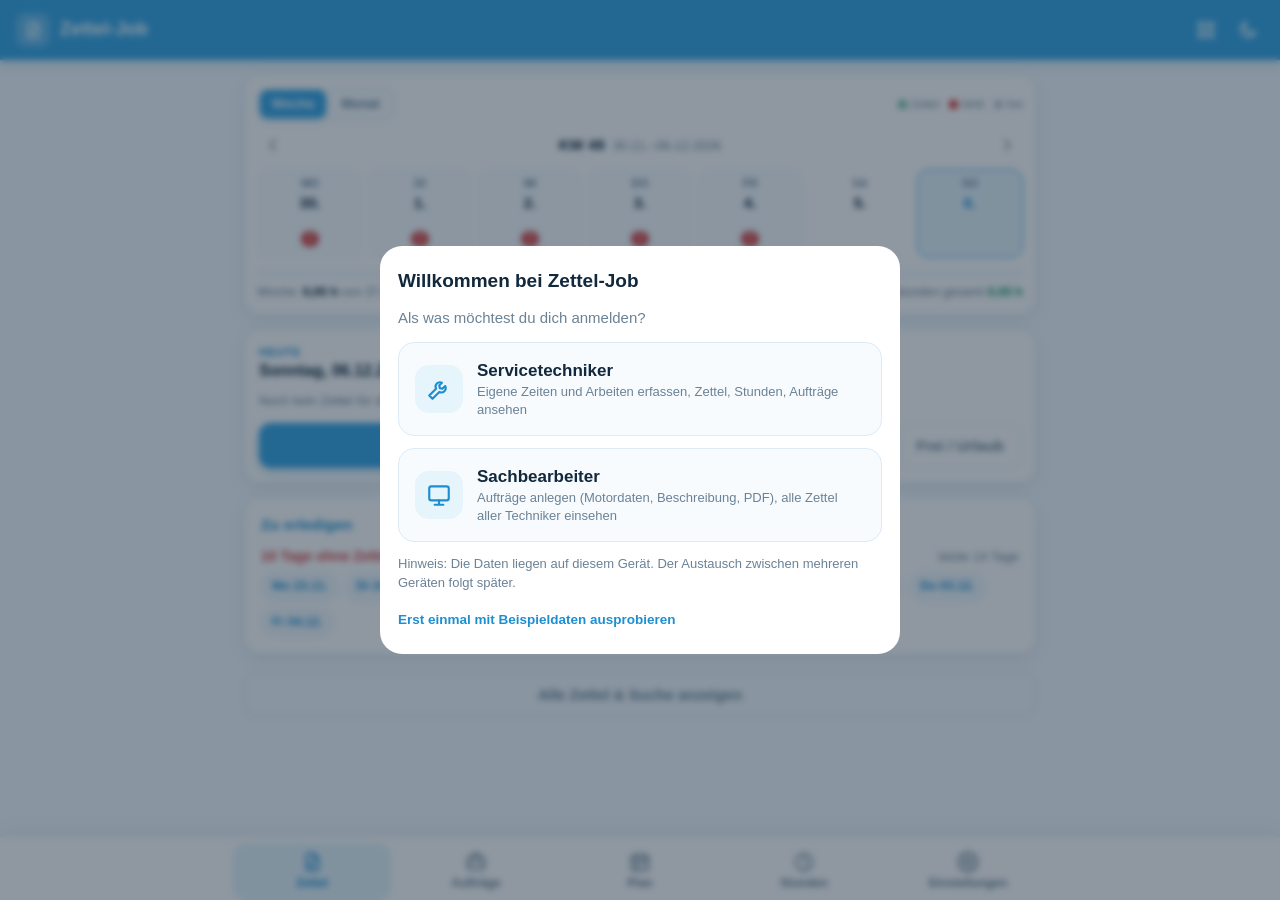
==== zettel/index.html @ ad6dc7bb "Service-App: Startseite mit Zettel-Job und Befunde in einer App - Startseite mit Kacheln, Überblick " ====
<!DOCTYPE html>
<html lang="de">
<head>
  <meta charset="UTF-8">
  <meta name="viewport" content="width=device-width, initial-scale=1, viewport-fit=cover">
  <meta name="theme-color" content="#3aa8e6">
  <meta name="apple-mobile-web-app-capable" content="yes">
  <meta name="apple-mobile-web-app-status-bar-style" content="default">
  <meta name="apple-mobile-web-app-title" content="Service-App">
  <title>Zettel-Job</title>
  <link rel="manifest" href="../manifest.json">
  <link rel="icon" href="icons/icon-192.png">
  <link rel="apple-touch-icon" href="icons/icon-192.png">
  <link rel="stylesheet" href="style.css">
</head>
<body>
  <div id="app">
    <!-- Kopfzeile -->
    <header class="topbar">
      <button class="icon-btn" id="btn-back" onclick="goBack()" aria-label="Zurück" hidden>
        <svg viewBox="0 0 24 24"><path d="M15 5l-7 7 7 7"/></svg>
      </button>
      <div class="brand" id="topbar-title">
        <span class="brand-mark">
          <svg viewBox="0 0 24 24"><path d="M7 3h7l5 5v12a1 1 0 0 1-1 1H7a1 1 0 0 1-1-1V4a1 1 0 0 1 1-1z"/><path d="M14 3v5h5"/><path d="M9 13h6M9 17h4"/></svg>
        </span>
        <span class="brand-text">Zettel-Job</span>
        <span class="role-badge" id="role-badge" onclick="openRoleChooser()" title="Rolle wechseln"></span>
      </div>
      <div class="topbar-actions">
        <button class="icon-btn" id="btn-print" onclick="printCurrent()" aria-label="Drucken / PDF" hidden>
          <svg viewBox="0 0 24 24"><path d="M7 9V3h10v6"/><rect x="3" y="9" width="18" height="8" rx="2"/><path d="M7 14h10v7H7z"/></svg>
        </button>
        <button class="icon-btn" id="btn-sheet-menu" onclick="openSheetMenu()" aria-label="Mehr" hidden>
          <svg viewBox="0 0 24 24"><circle cx="12" cy="5" r="1.4"/><circle cx="12" cy="12" r="1.4"/><circle cx="12" cy="19" r="1.4"/></svg>
        </button>
        <button class="icon-btn sync-off" id="btn-sync" onclick="runSync(true)" aria-label="Jetzt abgleichen" hidden>
          <svg viewBox="0 0 24 24"><path d="M7 18a4.5 4.5 0 0 1-.6-8.96A6 6 0 0 1 18 8.5a4 4 0 0 1-.5 7.97"/><path d="M12 12v8M9 17l3 3 3-3"/></svg>
        </button>
        <a onclick="flushSave()" class="icon-btn" id="btn-home" href="../" aria-label="Startseite" title="Service-App Startseite">
          <svg viewBox="0 0 24 24"><rect x="4" y="4" width="6" height="6" rx="1.5"/><rect x="14" y="4" width="6" height="6" rx="1.5"/><rect x="4" y="14" width="6" height="6" rx="1.5"/><rect x="14" y="14" width="6" height="6" rx="1.5"/></svg>
        </a>
        <button class="icon-btn" id="btn-theme" onclick="toggleTheme()" aria-label="Hell/Dunkel umschalten">
          <svg class="ico-moon" viewBox="0 0 24 24"><path d="M20 14.5A8 8 0 0 1 9.5 4a8 8 0 1 0 10.5 10.5z"/></svg>
          <svg class="ico-sun" viewBox="0 0 24 24"><circle cx="12" cy="12" r="4"/><path d="M12 2v2M12 20v2M4.9 4.9l1.4 1.4M17.7 17.7l1.4 1.4M2 12h2M20 12h2M4.9 19.1l1.4-1.4M17.7 6.3l1.4-1.4"/></svg>
        </button>
      </div>
    </header>
    <div class="demo-banner" id="demo-banner" hidden>
      <span><b>DEMO</b> · Beispieldaten</span>
      <button onclick="endDemo()">Demo beenden</button>
    </div>

    <main>
      <!-- Ansicht: Zettel-Liste -->
      <section class="view active" id="view-sheets">
        <div class="tech-only" id="tech-home"></div>
        <div class="office-head office-only" id="office-head"></div>
        <div id="sheet-browser">
        <div class="toolbar">
          <div class="search">
            <svg viewBox="0 0 24 24"><circle cx="11" cy="11" r="7"/><path d="M20 20l-4-4"/></svg>
            <input type="search" id="sheet-search" placeholder="Suchen: Auftrag, Kunde, Schiff …" oninput="renderSheetList()">
          </div>
          <div class="toolbar-row">
            <div class="chips" id="sheet-filter">
              <button class="chip active" data-filter="all" onclick="setSheetFilter('all')">Alle</button>
              <button class="chip" data-filter="montage" onclick="setSheetFilter('montage')">Montage</button>
              <button class="chip" data-filter="werkstatt" onclick="setSheetFilter('werkstatt')">Werkstatt</button>
            </div>
            <button class="chip chip-action" onclick="openComposeModal()">
              <svg viewBox="0 0 24 24"><rect x="4" y="3" width="12" height="15" rx="2"/><path d="M8 21h10a2 2 0 0 0 2-2V7"/></svg>
              Auftrag zusammenstellen
            </button>
          </div>
        </div>
        <div id="sheet-list" class="sheet-list"></div>
        </div>
        <button class="fab tech-only" onclick="openNewSheetModal()" aria-label="Neuer Zettel">
          <svg viewBox="0 0 24 24"><path d="M12 5v14M5 12h14"/></svg>
          <span>Neuer Zettel</span>
        </button>
      </section>

      <!-- Ansicht: Zettel bearbeiten -->
      <section class="view" id="view-editor">
        <div id="editor-body"></div>
      </section>

      <!-- Ansicht: Auftrag zusammengestellt -->
      <section class="view" id="view-order">
        <div id="order-body"></div>
      </section>

      <!-- Ansicht: Übergabe eines Auftrags -->
      <section class="view" id="view-handover">
        <div id="handover-body"></div>
      </section>

      <!-- Ansicht: Aufträge (Liste) -->
      <section class="view" id="view-jobs">
        <div id="jobs-body"></div>
      </section>

      <!-- Ansicht: Auftrag (Detail / Bearbeiten) -->
      <section class="view" id="view-job">
        <div id="job-body"></div>
      </section>

      <!-- Ansicht: Einsatzplan -->
      <section class="view" id="view-plan">
        <div id="plan-body"></div>
      </section>

      <!-- Ansicht: Monteur-Akte (Büro) -->
      <section class="view" id="view-staff">
        <div id="staff-body"></div>
      </section>

      <!-- Ansicht: Stunden & Überstunden -->
      <section class="view" id="view-hours">
        <div id="hours-body"></div>
      </section>

      <!-- Ansicht: Einstellungen -->
      <section class="view" id="view-settings">
        <div id="settings-body"></div>
      </section>
    </main>

    <!-- Untere Navigation -->
    <nav class="bottom-nav" id="bottom-nav">
      <button class="nav-item active" data-view="sheets" onclick="showView('sheets')">
        <svg viewBox="0 0 24 24"><path d="M7 3h7l5 5v12a1 1 0 0 1-1 1H7a1 1 0 0 1-1-1V4a1 1 0 0 1 1-1z"/><path d="M14 3v5h5"/><path d="M9 13h6M9 17h4"/></svg>
        <span>Zettel</span>
      </button>
      <button class="nav-item" data-view="jobs" onclick="showView('jobs')">
        <svg viewBox="0 0 24 24"><rect x="3" y="7" width="18" height="13" rx="2"/><path d="M8 7V5a2 2 0 0 1 2-2h4a2 2 0 0 1 2 2v2"/><path d="M3 13h18"/></svg>
        <span>Aufträge</span>
      </button>
      <button class="nav-item" data-view="plan" onclick="showView('plan')">
        <svg viewBox="0 0 24 24"><rect x="3" y="5" width="18" height="16" rx="2"/><path d="M3 10h18M8 3v4M16 3v4M7 14h3M7 17h3M13 14h4"/></svg>
        <span>Plan</span>
      </button>
      <button class="nav-item tech-only" data-view="hours" onclick="showView('hours')">
        <svg viewBox="0 0 24 24"><circle cx="12" cy="12" r="9"/><path d="M12 7v5l3 2"/></svg>
        <span>Stunden</span>
      </button>
      <button class="nav-item" data-view="settings" onclick="showView('settings')">
        <svg viewBox="0 0 24 24"><circle cx="12" cy="12" r="3"/><path d="M19.4 15a1.7 1.7 0 0 0 .3 1.8l.1.1a2 2 0 1 1-2.8 2.8l-.1-.1a1.7 1.7 0 0 0-1.8-.3 1.7 1.7 0 0 0-1 1.5V21a2 2 0 1 1-4 0v-.1a1.7 1.7 0 0 0-1.1-1.5 1.7 1.7 0 0 0-1.8.3l-.1.1a2 2 0 1 1-2.8-2.8l.1-.1a1.7 1.7 0 0 0 .3-1.8 1.7 1.7 0 0 0-1.5-1H3a2 2 0 1 1 0-4h.1a1.7 1.7 0 0 0 1.5-1.1 1.7 1.7 0 0 0-.3-1.8l-.1-.1a2 2 0 1 1 2.8-2.8l.1.1a1.7 1.7 0 0 0 1.8.3H9a1.7 1.7 0 0 0 1-1.5V3a2 2 0 1 1 4 0v.1a1.7 1.7 0 0 0 1 1.5 1.7 1.7 0 0 0 1.8-.3l.1-.1a2 2 0 1 1 2.8 2.8l-.1.1a1.7 1.7 0 0 0-.3 1.8V9a1.7 1.7 0 0 0 1.5 1H21a2 2 0 1 1 0 4h-.1a1.7 1.7 0 0 0-1.5 1z"/></svg>
        <span>Einstellungen</span>
      </button>
    </nav>
  </div>

  <!-- Modal-Container (Inhalt wird per JS gesetzt) -->
  <div class="modal-backdrop" id="modal" onclick="if(event.target===this && !this.dataset.locked)closeModal()">
    <div class="modal-card" id="modal-card"></div>
  </div>

  <!-- Unterschrift -->
  <div class="sign-overlay" id="sign-overlay">
    <div class="sign-head">
      <div>
        <div class="sign-title" id="sign-title">Unterschrift</div>
        <div class="sign-hint">Bitte im Feld unterschreiben – Handy quer halten gibt mehr Platz.</div>
      </div>
      <button class="icon-btn" onclick="closeSignaturePad()" aria-label="Schließen">
        <svg viewBox="0 0 24 24"><path d="M6 6l12 12M18 6L6 18"/></svg>
      </button>
    </div>
    <div class="sign-name" id="sign-name-wrap">
      <input type="text" id="sign-name" placeholder="Name in Druckbuchstaben" autocomplete="off">
    </div>
    <div class="sign-canvas-wrap">
      <canvas id="sign-canvas"></canvas>
      <div class="sign-line"></div>
    </div>
    <div class="sign-actions">
      <button class="btn btn-ghost" onclick="clearSignaturePad()">Löschen</button>
      <button class="btn btn-primary" onclick="confirmSignaturePad()">Unterschrift übernehmen</button>
    </div>
  </div>

  <div class="toast" id="toast"></div>

  <!-- Druckansicht (nur beim Drucken sichtbar) -->
  <div id="print-area"></div>

  <script src="js/01-core.js"></script>
  <script src="js/02-helpers.js"></script>
  <script src="js/03-sheets.js"></script>
  <script src="js/04-editor.js"></script>
  <script src="js/05-signature.js"></script>
  <script src="js/06-print.js"></script>
  <script src="js/07-hours.js"></script>
  <script src="js/08-settings.js"></script>
  <script src="js/09-orders.js"></script>
  <script src="js/10-jobs.js"></script>
  <script src="js/11-home.js"></script>
  <script src="js/12-plan.js"></script>
  <script src="js/13-demo.js"></script>
  <script src="js/14-apps.js"></script>
  <script src="js/15-staff.js"></script>
  <script src="js/16-sync.js"></script>
  <script src="js/17-handover.js"></script>
</body>
</html>
---- zettel/style.css ----
/* =====================================================================
   Zettel-Job – Styling
   Farben: Hellblau & Weiß, Dunkelmodus über [data-theme="dark"]
   ===================================================================== */

:root {
  --accent: #3aa8e6;
  --accent-strong: #1d8fd1;
  --accent-soft: #e6f4fc;
  --accent-softer: #f3f9fe;
  --bg: #f4f9fd;
  --surface: #ffffff;
  --surface-2: #f7fbfe;
  --border: #dcebf6;
  --text: #11283d;
  --muted: #6b8296;
  --pos: #12946b;
  --neg: #d64545;
  --warn: #c98a0a;
  --shadow: 0 1px 2px rgba(17, 60, 100, .05), 0 6px 20px rgba(17, 60, 100, .06);
  --radius: 16px;
  --radius-sm: 10px;
  --nav-h: 64px;
  --safe-b: env(safe-area-inset-bottom, 0px);
  color-scheme: light;
}

[data-theme="dark"] {
  --accent: #5cbcf2;
  --accent-strong: #7ccbf6;
  --accent-soft: #17344f;
  --accent-softer: #132a40;
  --bg: #0c1622;
  --surface: #132235;
  --surface-2: #172a40;
  --border: #22384f;
  --text: #e7f1fa;
  --muted: #8ea6bb;
  --pos: #3ccf9b;
  --neg: #ff7a7a;
  --shadow: 0 1px 2px rgba(0, 0, 0, .3), 0 8px 24px rgba(0, 0, 0, .25);
  color-scheme: dark;
}

* { box-sizing: border-box; -webkit-tap-highlight-color: transparent; }

html { -webkit-text-size-adjust: 100%; }

body {
  margin: 0;
  font-family: -apple-system, BlinkMacSystemFont, "Segoe UI", Roboto, "Helvetica Neue", Arial, sans-serif;
  background: var(--bg);
  color: var(--text);
  font-size: 15px;
  line-height: 1.4;
  min-height: 100vh;
  transition: background .2s, color .2s;
}

/* Notbremse: nichts darf die Seite seitlich verbreitern (sonst zoomt das Handy heraus) */
html, body { overflow-x: clip; }

body.no-scroll { overflow: hidden; }

svg { width: 22px; height: 22px; fill: none; stroke: currentColor; stroke-width: 2; stroke-linecap: round; stroke-linejoin: round; flex-shrink: 0; }

button { font: inherit; color: inherit; cursor: pointer; }
input, select, textarea { font: inherit; color: inherit; }

.muted { color: var(--muted); }
.small-text { font-size: 13px; }
.pos { color: var(--pos); }
.neg { color: var(--neg); }

/* ---------- Kopfzeile ---------- */
.topbar {
  position: sticky; top: 0; z-index: 30;
  display: flex; align-items: center; gap: 6px;
  padding: calc(10px + env(safe-area-inset-top, 0px)) 12px 10px;
  background: var(--accent);
  color: #fff;
  box-shadow: 0 2px 12px rgba(29, 143, 209, .25);
}
[data-theme="dark"] .topbar { background: #10243a; color: var(--text); box-shadow: 0 1px 0 var(--border); }

.brand { display: flex; align-items: center; gap: 10px; flex: 1; min-width: 0; padding-left: 4px; }
.brand-mark {
  width: 34px; height: 34px; border-radius: 10px;
  background: rgba(255, 255, 255, .22);
  display: grid; place-items: center;
}
[data-theme="dark"] .brand-mark { background: var(--accent-soft); color: var(--accent); }
.brand-mark svg { width: 20px; height: 20px; }
.brand-text { font-weight: 700; font-size: 18px; letter-spacing: .2px; white-space: nowrap; overflow: hidden; text-overflow: ellipsis; }
body.in-editor .brand-mark { display: none; }

.topbar-actions { display: flex; gap: 2px; }

.icon-btn {
  width: 40px; height: 40px; border-radius: 12px;
  border: 0; background: transparent;
  display: inline-grid; place-items: center;
  transition: background .15s;
}
.icon-btn:hover { background: rgba(255, 255, 255, .16); }
.icon-btn.small { width: 32px; height: 32px; border-radius: 9px; }
.icon-btn.small svg { width: 18px; height: 18px; }
.icon-btn[hidden] { display: none; }
a.icon-btn { color: inherit; text-decoration: none; } /* Link zur Service-App-Startseite */
main .icon-btn, .modal-card .icon-btn, .sign-overlay .icon-btn { color: var(--muted); }
main .icon-btn:hover { background: var(--accent-soft); color: var(--accent-strong); }
.danger-hover:hover { color: var(--neg) !important; background: rgba(214, 69, 69, .1) !important; }

[data-theme="light"] .ico-sun, [data-theme="dark"] .ico-moon { display: none; }

/* ---------- Ansichten ---------- */
main {
  max-width: 820px; margin: 0 auto;
  padding: 14px 14px calc(var(--nav-h) + 90px + var(--safe-b));
}
body.in-editor main { padding-bottom: calc(40px + var(--safe-b)); }
.view { display: none; }
.view.active { display: block; animation: fade .18s ease-out; }
@keyframes fade { from { opacity: 0; transform: translateY(4px); } to { opacity: 1; transform: none; } }

/* ---------- Untere Navigation ---------- */
.bottom-nav {
  position: fixed; left: 0; right: 0; bottom: 0; z-index: 30;
  display: flex; justify-content: center; gap: 4px;
  height: calc(var(--nav-h) + var(--safe-b));
  padding: 6px 10px var(--safe-b);
  background: var(--surface);
  border-top: 1px solid var(--border);
  box-shadow: 0 -4px 20px rgba(17, 60, 100, .05);
}
.bottom-nav.hidden { display: none; }
.nav-item {
  flex: 1; max-width: 160px;
  border: 0; background: transparent; border-radius: 14px;
  display: flex; flex-direction: column; align-items: center; justify-content: center; gap: 2px;
  color: var(--muted); font-size: 12px; font-weight: 600;
}
.nav-item.active { color: var(--accent-strong); background: var(--accent-soft); }

/* ---------- Karten & Felder ---------- */
.card {
  background: var(--surface);
  border: 1px solid var(--border);
  border-radius: var(--radius);
  padding: 16px;
  margin-bottom: 14px;
  box-shadow: var(--shadow);
}
.card.flush { padding: 4px 0; }
.card-title { margin: 0 0 12px; font-size: 15px; font-weight: 700; color: var(--accent-strong); letter-spacing: .2px; }

.section-head { display: flex; align-items: baseline; justify-content: space-between; margin: 20px 4px 10px; gap: 10px; }
.section-head h3 { margin: 0; font-size: 16px; }

.grid-2 { display: grid; grid-template-columns: 1fr 1fr; gap: 10px 12px; }
.span-2 { grid-column: span 2; }

.field { display: flex; flex-direction: column; gap: 5px; margin-bottom: 10px; min-width: 0; }
.grid-2 .field { margin-bottom: 0; }
.field > span { font-size: 12.5px; font-weight: 600; color: var(--muted); }
.field input, .field select, .field textarea, .entry input, .entry select, .search input, .code-row input {
  width: 100%;
  border: 1.5px solid var(--border);
  background: var(--surface-2);
  border-radius: var(--radius-sm);
  padding: 10px 12px;
  outline: none;
  transition: border-color .15s, background .15s, box-shadow .15s;
  min-height: 44px;
}
.field textarea { resize: vertical; min-height: 70px; }
.field input:focus, .field select:focus, .field textarea:focus, .entry input:focus, .entry select:focus, .search input:focus, .code-row input:focus {
  border-color: var(--accent);
  background: var(--surface);
  box-shadow: 0 0 0 3px rgba(58, 168, 230, .18);
}
input[type="date"] { min-height: 44px; }

fieldset.editor-form { border: 0; padding: 0; margin: 0; min-width: 0; }
fieldset[disabled] input, fieldset[disabled] select, fieldset[disabled] textarea { opacity: .75; }
fieldset[disabled] .entry-add, fieldset[disabled] > .btn.block, fieldset[disabled] .icon-btn, fieldset[disabled] .link-btn { display: none; }

.check { display: flex; align-items: center; gap: 10px; padding: 8px 0; font-weight: 600; cursor: pointer; }
.check input { width: 20px; height: 20px; accent-color: var(--accent); }
.check.small { font-size: 12.5px; font-weight: 600; color: var(--muted); padding: 0; gap: 6px; white-space: nowrap; }
.check.small input { width: 17px; height: 17px; }

/* Ja/Nein-Schalter */
.seg {
  display: flex; background: var(--surface-2); border: 1.5px solid var(--border);
  border-radius: var(--radius-sm); padding: 3px; gap: 3px; min-height: 44px;
}
.seg button {
  flex: 1; border: 0; background: transparent; border-radius: 8px;
  font-weight: 600; color: var(--muted); padding: 6px 10px;
}
.seg button.on { background: var(--accent); color: #fff; box-shadow: 0 2px 6px rgba(29, 143, 209, .3); }
.seg button.on.no { background: #7d93a8; box-shadow: none; }
[data-theme="dark"] .seg button.on { color: #06243b; }
[data-theme="dark"] .seg button.on.no { background: #4c6177; color: #fff; }
.seg.wide button { padding: 10px; }

/* ---------- Buttons ---------- */
.btn {
  display: inline-flex; align-items: center; justify-content: center; gap: 6px;
  border: 0; border-radius: 12px;
  padding: 11px 16px; min-height: 44px;
  font-weight: 650;
  transition: transform .08s, background .15s, box-shadow .15s;
}
.btn:active { transform: scale(.97); }
.btn svg { width: 18px; height: 18px; }
.btn.block { width: 100%; margin-bottom: 14px; }
.btn-primary { background: var(--accent); color: #fff; box-shadow: 0 4px 12px rgba(29, 143, 209, .28); }
.btn-primary:hover { background: var(--accent-strong); }
[data-theme="dark"] .btn-primary { color: #06243b; }
.btn-soft { background: var(--accent-soft); color: var(--accent-strong); }
.btn-soft:hover { filter: brightness(.97); }
.btn-ghost { background: transparent; color: var(--muted); border: 1.5px solid var(--border); }
.btn-danger { background: var(--neg); color: #fff; }
.btn-danger-ghost { background: transparent; color: var(--neg); border: 1.5px solid rgba(214, 69, 69, .35); width: 100%; }
.btn-white { background: #fff; color: var(--accent-strong); margin-top: 14px; }
.btn-row { display: flex; gap: 10px; flex-wrap: wrap; }

.link-btn { border: 0; background: none; color: var(--accent-strong); font-weight: 600; padding: 6px 0; font-size: 13.5px; }
.link-btn.danger { color: var(--neg); }

.chip {
  border: 1.5px solid var(--border); background: var(--surface);
  border-radius: 999px; padding: 6px 14px; font-weight: 600; font-size: 13.5px; color: var(--muted);
}
.chip.active { background: var(--accent); border-color: var(--accent); color: #fff; }
[data-theme="dark"] .chip.active { color: #06243b; }
.chip.mini { padding: 5px 10px; font-size: 12.5px; color: var(--accent-strong); background: var(--accent-softer); border-color: var(--border); }

/* ---------- Zettel-Liste ---------- */
.balance-strip {
  display: flex; align-items: center; gap: 12px;
  background: linear-gradient(135deg, var(--accent), var(--accent-strong));
  color: #fff; border-radius: var(--radius); padding: 14px 16px; margin-bottom: 14px;
  box-shadow: 0 8px 22px rgba(29, 143, 209, .28); cursor: pointer;
}
[data-theme="dark"] .balance-strip { background: linear-gradient(135deg, #1b4c74, #16395a); box-shadow: var(--shadow); }
.bs-item { flex: 1; display: flex; flex-direction: column; }
.bs-label { font-size: 12px; opacity: .85; font-weight: 600; }
.bs-value { font-size: 21px; font-weight: 750; letter-spacing: -.2px; }
.bs-value.neg { color: #ffe1e1; }
.bs-arrow { opacity: .7; }

.toolbar { display: flex; flex-direction: column; gap: 10px; margin-bottom: 14px; }
.search { position: relative; }
.search svg { position: absolute; left: 12px; top: 50%; transform: translateY(-50%); width: 18px; height: 18px; color: var(--muted); }
.search input { padding-left: 38px; background: var(--surface); }
.chips { display: flex; gap: 8px; overflow-x: auto; }

.sheet-list { display: grid; gap: 10px; grid-template-columns: minmax(0, 1fr); }
/* Karten/Buttons in Grids dürfen schmaler als ihr Inhalt werden – sonst schiebt ein langer Titel die Seite breiter als den Bildschirm */
.sheet-list > *, .menu-rows > *, .sheet-card, .o-day { min-width: 0; }
.sheet-card {
  text-align: left; width: 100%;
  background: var(--surface); border: 1px solid var(--border);
  border-left: 4px solid var(--accent);
  border-radius: var(--radius); padding: 13px 15px;
  box-shadow: var(--shadow);
  transition: transform .1s, box-shadow .15s;
}
.sheet-card:active { transform: scale(.99); }
.sheet-card.is-werkstatt { border-left-color: #8fb3cf; }
.sc-top { display: flex; justify-content: space-between; align-items: center; gap: 8px; margin-bottom: 4px; }
.type-pill { font-size: 11px; font-weight: 700; text-transform: uppercase; letter-spacing: .6px; color: var(--accent-strong); }
.is-werkstatt .type-pill { color: var(--muted); }
.sc-date { font-size: 12.5px; color: var(--muted); font-weight: 600; }
.sc-title { font-weight: 700; font-size: 16px; white-space: nowrap; overflow: hidden; text-overflow: ellipsis; }
.sc-sub { font-size: 13px; color: var(--muted); margin-top: 1px; }
.sc-bottom { display: flex; justify-content: space-between; align-items: center; margin-top: 10px; }
.sc-hours { font-weight: 750; font-size: 15px; }
.sc-badges { display: flex; gap: 6px; }
.badge { font-size: 11.5px; font-weight: 700; padding: 3px 9px; border-radius: 999px; background: var(--accent-soft); color: var(--accent-strong); }
.badge-ok { background: rgba(18, 148, 107, .12); color: var(--pos); }
.badge-open { background: rgba(201, 138, 10, .12); color: var(--warn); }

.empty { text-align: center; padding: 44px 20px; color: var(--muted); }
.empty.small { padding: 22px; }
.empty h3 { color: var(--text); margin: 14px 0 6px; }
.empty p { margin: 0 0 18px; }
.empty-icon { width: 72px; height: 72px; border-radius: 22px; margin: 0 auto; background: var(--accent-soft); color: var(--accent); display: grid; place-items: center; }
.empty-icon svg { width: 36px; height: 36px; }

.fab {
  position: fixed; right: 18px; bottom: calc(var(--nav-h) + 18px + var(--safe-b)); z-index: 25;
  display: flex; align-items: center; gap: 8px;
  border: 0; border-radius: 18px; padding: 15px 20px;
  background: var(--accent); color: #fff; font-weight: 700;
  box-shadow: 0 10px 26px rgba(29, 143, 209, .4);
}
[data-theme="dark"] .fab { color: #06243b; }
@media (min-width: 860px) { .fab { right: calc(50% - 400px); } }

/* ---------- Editor ---------- */
.sum-bar {
  display: flex; align-items: center; gap: 14px; flex-wrap: wrap;
  background: var(--accent-soft); border-radius: var(--radius); padding: 12px 16px; margin-bottom: 14px;
}
.sum-bar .sum-item { display: flex; flex-direction: column; }
.sum-bar .code-chips { flex-basis: 100%; }
.sum-all strong { color: var(--text) !important; }
.travel-line { background: var(--accent-softer); border-style: dashed; }
.travel-line .entry-times { min-height: 32px; color: var(--accent-strong); }
.travel-line .entry-times svg { width: 20px; height: 20px; }
.tl-label { flex: 1; min-width: 0; font-size: 13.5px; color: var(--text); white-space: nowrap; overflow: hidden; text-overflow: ellipsis; }
.tl-hint { flex: 1; min-width: 0; }
.sum-bar strong { font-size: 22px; color: var(--accent-strong); }
.code-chips { display: flex; flex-wrap: wrap; gap: 6px; }
.code-chip { background: var(--surface); border-radius: 8px; padding: 4px 9px; font-size: 12.5px; }
.code-chip b { color: var(--accent-strong); margin-right: 2px; }
.code-chip.no-count { opacity: .6; }

.lock-banner {
  display: flex; gap: 12px; align-items: center;
  background: rgba(18, 148, 107, .1); color: var(--pos);
  border: 1px solid rgba(18, 148, 107, .25); border-radius: var(--radius); padding: 12px 14px; margin-bottom: 14px;
}
.lock-banner div { display: flex; flex-direction: column; }
.lock-banner span { color: var(--muted); font-size: 13px; }

.day-card { padding: 14px; }
.day-head { display: flex; align-items: center; gap: 10px; margin-bottom: 12px; }
.day-date { flex: 1; display: flex; align-items: center; gap: 10px; min-width: 0; }
.day-date input {
  border: 1.5px solid var(--border); background: var(--surface-2); border-radius: var(--radius-sm);
  padding: 6px 10px; font-weight: 700; min-height: 40px; max-width: 160px;
}
.day-wd { color: var(--muted); font-weight: 600; font-size: 13.5px; }
.day-sum { text-align: right; display: flex; flex-direction: column; }
.day-sum strong { font-size: 17px; color: var(--accent-strong); }
.day-sum small { font-size: 11.5px; color: var(--muted); white-space: nowrap; }

.entries { display: flex; flex-direction: column; gap: 8px; }
.entry {
  background: var(--surface-2); border: 1px solid var(--border); border-radius: 12px; padding: 8px;
  display: flex; flex-direction: column; gap: 6px;
}
.entry.invalid { border-color: var(--neg); }
.entry.no-count .entry-dur { text-decoration: line-through; opacity: .6; }
.entry-times { display: flex; align-items: center; gap: 6px; }
.entry input, .entry select { min-height: 40px; padding: 8px 10px; background: var(--surface); }
.t-in { width: 74px !important; text-align: center; font-variant-numeric: tabular-nums; font-weight: 650; flex: 0 0 auto; }
.dash { color: var(--muted); }
.code-sel { flex: 1; min-width: 64px; font-weight: 700; text-align: center; }
.entry-dur { font-weight: 700; font-size: 13px; color: var(--accent-strong); min-width: 58px; text-align: right; font-variant-numeric: tabular-nums; }
.entry-desc-row { display: flex; align-items: center; gap: 8px; }
.entry-desc { font-size: 14px; flex: 1; min-width: 0; }
.entry-ot {
  flex: 0 0 auto; font-size: 12px; font-weight: 700; white-space: nowrap;
  color: var(--warn); background: rgba(201, 138, 10, .12); padding: 5px 9px; border-radius: 8px;
}
.entry-ot[hidden] { display: none; }
.sum-ot strong { color: var(--warn) !important; }

.entry-add { display: flex; align-items: center; gap: 8px; margin-top: 10px; flex-wrap: wrap; }
.entry-add .btn { padding: 8px 14px; min-height: 38px; }
.quick-codes { display: flex; gap: 6px; flex-wrap: wrap; }

.day-extras { border-top: 1px dashed var(--border); margin-top: 14px; padding-top: 12px; }

.sub-block h4 { margin: 4px 0 10px; font-size: 13px; text-transform: uppercase; letter-spacing: .6px; color: var(--muted); }
.sub-block + .sub-block { border-top: 1px dashed var(--border); margin-top: 14px; padding-top: 12px; }

.sign-grid { display: grid; grid-template-columns: 1fr 1fr; gap: 12px; }
.sign-box {
  border: 2px dashed var(--border); border-radius: var(--radius); background: var(--surface-2);
  min-height: 140px; padding: 12px; display: flex; flex-direction: column; align-items: center; justify-content: center; gap: 6px;
  color: var(--muted); font-weight: 600; text-align: center; width: 100%;
}
.sign-box.empty:hover { border-color: var(--accent); color: var(--accent-strong); }
.sign-box svg { width: 34px; height: 34px; }
.sign-box.signed { border-style: solid; border-color: rgba(18, 148, 107, .35); }
.sign-box img { max-width: 100%; max-height: 80px; background: #fff; border-radius: 8px; padding: 4px; }
.sign-label { font-size: 12px; text-transform: uppercase; letter-spacing: .5px; align-self: flex-start; }
.sign-meta { font-size: 12px; }

.editor-footer { display: flex; gap: 10px; justify-content: flex-end; margin-top: 8px; }
.editor-footer .btn-primary { flex: 1; max-width: 220px; }

/* ---------- Stunden ---------- */
.balance-card {
  background: linear-gradient(135deg, var(--accent), var(--accent-strong));
  color: #fff; border-radius: 20px; padding: 20px; margin-bottom: 16px; text-align: center;
  box-shadow: 0 10px 28px rgba(29, 143, 209, .3);
}
[data-theme="dark"] .balance-card { background: linear-gradient(135deg, #1b4c74, #16395a); box-shadow: var(--shadow); }
.bc-label { font-size: 13px; font-weight: 600; opacity: .9; }
.bc-value { font-size: 38px; font-weight: 800; letter-spacing: -.5px; margin: 2px 0; }
.bc-value.neg { color: #ffe1e1; }
.bc-sub { font-size: 12.5px; opacity: .85; }
[data-theme="dark"] .btn-white { background: rgba(255, 255, 255, .12); color: #fff; }

.month-nav { display: flex; align-items: center; justify-content: space-between; margin: 6px 0 12px; }
.month-nav strong { font-size: 17px; }

.stat-grid { display: grid; grid-template-columns: repeat(4, 1fr); gap: 8px; margin-bottom: 14px; }
.stat { background: var(--surface); border: 1px solid var(--border); border-radius: 14px; padding: 10px 12px; box-shadow: var(--shadow); }
.stat span { display: block; font-size: 11.5px; font-weight: 600; color: var(--muted); }
.stat strong { font-size: 16px; }
.stat small { font-size: 11px; color: var(--muted); font-weight: 600; }

.h-week + .h-week { border-top: 1px solid var(--border); }
.h-week-head { display: flex; justify-content: space-between; padding: 10px 16px 4px; font-size: 12.5px; font-weight: 700; color: var(--muted); }
.h-day {
  width: 100%; border: 0; background: transparent; text-align: left;
  display: grid; grid-template-columns: 78px 1fr auto 70px; gap: 8px; align-items: center;
  padding: 9px 16px;
}
.h-day:hover { background: var(--accent-softer); }
.h-day.weekend .h-date { color: var(--accent-strong); }
.h-date { font-size: 13.5px; font-variant-numeric: tabular-nums; }
.h-src { display: flex; flex-wrap: wrap; gap: 4px; min-width: 0; }
.src { font-size: 11.5px; background: var(--accent-soft); color: var(--accent-strong); padding: 2px 8px; border-radius: 6px; font-weight: 600; max-width: 100%; overflow: hidden; text-overflow: ellipsis; white-space: nowrap; }
.src.off { background: rgba(125, 147, 168, .16); color: var(--muted); }
.src.off-abbau { background: rgba(214, 69, 69, .1); color: var(--neg); }
.src.off-korrektur { background: rgba(201, 138, 10, .12); color: var(--warn); }
.h-worked { font-weight: 700; font-size: 14px; font-variant-numeric: tabular-nums; }
.h-delta { text-align: right; font-size: 13px; font-weight: 700; color: var(--muted); font-variant-numeric: tabular-nums; }
.h-delta.pos { color: var(--pos); }
.h-delta.neg { color: var(--neg); }

.year-card { padding: 8px 6px; }
.yr-row {
  width: 100%; border: 0; background: transparent; border-radius: 10px;
  display: grid; grid-template-columns: 38px 1fr 70px 66px; gap: 10px; align-items: center; padding: 6px 10px;
  font-size: 13px;
}
.yr-row.current { background: var(--accent-soft); }
.yr-name { font-weight: 700; color: var(--muted); text-align: left; }
.yr-bar { height: 8px; background: var(--surface-2); border-radius: 99px; overflow: hidden; border: 1px solid var(--border); }
.yr-bar i { display: block; height: 100%; background: var(--accent); border-radius: 99px; }
.yr-val { text-align: right; font-weight: 650; font-variant-numeric: tabular-nums; }
.yr-delta { text-align: right; font-weight: 700; font-size: 12px; font-variant-numeric: tabular-nums; }

/* ---------- Einstellungen ---------- */
.target-grid { display: grid; grid-template-columns: repeat(7, 1fr); gap: 6px; margin: 10px 0 6px; }
.target-grid .field input { text-align: center; padding: 8px 4px; }
.target-grid .field > span { text-align: center; }
.codes-list { display: flex; flex-direction: column; gap: 8px; margin: 10px 0 12px; }
.code-row { display: flex; align-items: center; gap: 8px; }
.code-row .code-k { width: 64px; flex: 0 0 64px; text-transform: uppercase; font-weight: 700; text-align: center; padding: 8px; min-height: 40px; }
.code-row .code-l { flex: 1; min-width: 0; padding: 8px 10px; min-height: 40px; }
.own-sign { background: #fff; border: 1px solid var(--border); border-radius: 12px; padding: 10px; margin-bottom: 10px; text-align: center; }
.own-sign img { max-width: 100%; max-height: 90px; }
.danger-zone { background: transparent; box-shadow: none; border-style: dashed; }
.version { text-align: center; }

/* ---------- Modal ---------- */
.modal-backdrop {
  position: fixed; inset: 0; z-index: 60;
  background: rgba(8, 28, 48, .45); backdrop-filter: blur(3px);
  display: flex; align-items: flex-end; justify-content: center;
  opacity: 0; pointer-events: none; transition: opacity .18s;
}
.modal-backdrop.open { opacity: 1; pointer-events: auto; }
.modal-card {
  background: var(--surface); width: 100%; max-width: 520px; max-height: 88vh; overflow-y: auto;
  border-radius: 22px 22px 0 0; padding: 22px 18px calc(18px + var(--safe-b));
  transform: translateY(20px); transition: transform .2s;
}
.modal-backdrop.open .modal-card { transform: none; }
@media (min-width: 640px) {
  .modal-backdrop { align-items: center; }
  .modal-card { border-radius: 22px; }
}
.modal-title { margin: 0 0 12px; font-size: 19px; }
.modal-sub { margin: 16px 0 8px; font-size: 13px; text-transform: uppercase; letter-spacing: .5px; color: var(--muted); }
.modal-text { margin: 0 0 14px; }
.modal-actions { display: flex; gap: 10px; justify-content: flex-end; margin-top: 18px; }
.modal-actions .btn { flex: 1; }

.type-choice { display: grid; gap: 12px; }
.type-btn {
  text-align: left; display: grid; grid-template-columns: 48px 1fr; grid-template-rows: auto auto; column-gap: 14px; align-items: center;
  border: 1.5px solid var(--border); background: var(--surface-2); border-radius: var(--radius); padding: 16px;
  transition: border-color .15s, background .15s;
}
.type-btn:hover { border-color: var(--accent); background: var(--accent-softer); }
.type-btn svg { grid-row: span 2; width: 48px; height: 48px; padding: 11px; border-radius: 14px; background: var(--accent-soft); color: var(--accent-strong); }
.type-btn strong { font-size: 17px; }
.type-btn span { font-size: 13px; color: var(--muted); }

.menu-list { display: flex; flex-direction: column; gap: 6px; }
.menu-list button { text-align: left; border: 0; background: var(--surface-2); border-radius: 12px; padding: 14px; font-weight: 600; }
.menu-list button:hover { background: var(--accent-soft); }
.menu-list button.danger { color: var(--neg); }
.menu-rows { display: flex; flex-direction: column; gap: 6px; }
.menu-row {
  display: flex; justify-content: space-between; align-items: center; gap: 10px; width: 100%;
  border: 1px solid var(--border); background: var(--surface-2); border-radius: 12px; padding: 10px 14px; text-align: left;
}
.menu-row span:first-child { display: flex; flex-direction: column; }
.menu-row small { color: var(--muted); font-size: 12.5px; }
.detail-sums { display: grid; grid-template-columns: repeat(3, 1fr); gap: 8px; }
.detail-sums div { background: var(--accent-softer); border-radius: 12px; padding: 10px; display: flex; flex-direction: column; }
.detail-sums span { font-size: 11.5px; color: var(--muted); font-weight: 600; }

/* ---------- Unterschrift ---------- */
.sign-overlay {
  position: fixed; inset: 0; z-index: 80; background: var(--bg);
  display: none; flex-direction: column; padding: calc(12px + env(safe-area-inset-top, 0px)) 14px calc(14px + var(--safe-b));
  gap: 10px;
}
.sign-overlay.open { display: flex; }
.sign-head { display: flex; justify-content: space-between; align-items: flex-start; gap: 10px; }
.sign-title { font-size: 19px; font-weight: 750; }
.sign-hint { font-size: 13px; color: var(--muted); }
.sign-name input {
  width: 100%; border: 1.5px solid var(--border); background: var(--surface); border-radius: var(--radius-sm); padding: 12px; min-height: 46px;
}
.sign-name[hidden] { display: none; }
.sign-canvas-wrap { position: relative; flex: 1; min-height: 180px; background: #fff; border-radius: var(--radius); border: 1.5px solid var(--border); overflow: hidden; }
#sign-canvas { position: absolute; inset: 0; width: 100%; height: 100%; touch-action: none; cursor: crosshair; }
.sign-line { position: absolute; left: 8%; right: 8%; bottom: 26%; border-bottom: 1.5px solid #c5d9e8; pointer-events: none; }
.sign-actions { display: flex; gap: 10px; }
.sign-actions .btn-primary { flex: 1; }

/* ---------- Toast ---------- */
.toast {
  position: fixed; left: 50%; bottom: calc(var(--nav-h) + 24px + var(--safe-b)); z-index: 100;
  transform: translate(-50%, 20px); opacity: 0; pointer-events: none;
  background: #11283d; color: #fff; padding: 11px 18px; border-radius: 12px; font-weight: 600; font-size: 14px;
  box-shadow: 0 8px 24px rgba(0, 0, 0, .2); transition: opacity .2s, transform .2s; max-width: 90vw; text-align: center;
}
[data-theme="dark"] .toast { background: #e7f1fa; color: #0c1622; }
.toast.show { opacity: 1; transform: translate(-50%, 0); }

/* ---------- Mobil ---------- */
@media (max-width: 560px) {
  main { padding-left: 12px; padding-right: 12px; }
  .grid-2 { grid-template-columns: 1fr; }
  .span-2 { grid-column: auto; }
  .grid-2 .field.yesno { margin-bottom: 0; }
  .sign-grid { grid-template-columns: 1fr; }
  .stat-grid { grid-template-columns: 1fr 1fr; }
  .target-grid { grid-template-columns: repeat(4, 1fr); }
  .t-in { width: 64px !important; padding: 8px 4px !important; }
  .entry-dur { min-width: 48px; font-size: 12.5px; }
  .h-day { grid-template-columns: 66px 1fr auto 62px; padding: 9px 12px; }
  .fab span { display: none; }
  .fab { padding: 16px; border-radius: 50%; }
}


/* ---------- Auftrag zusammenstellen ---------- */
.toolbar-row { display: flex; align-items: center; justify-content: space-between; gap: 8px; flex-wrap: wrap; }
.chip-action { display: inline-flex; align-items: center; gap: 6px; color: var(--accent-strong); border-color: var(--accent); background: var(--accent-softer); }
.chip-action svg { width: 16px; height: 16px; }
.travel-parts { display: flex; flex-direction: column; gap: 8px; }
.travel-add { justify-content: flex-start; }
.travel-parts .link-btn { align-self: flex-start; }
.mr-right { display: flex; flex-direction: column; align-items: flex-end; text-align: right; white-space: nowrap; }
.compose-manual { margin-top: 14px; }
.order-head .oh-top { display: flex; justify-content: space-between; gap: 12px; align-items: flex-start; }
.oh-title { font-size: 20px; font-weight: 750; margin: 2px 0; }
.oh-range { display: flex; flex-direction: column; align-items: flex-end; text-align: right; font-size: 15px; }
.oh-range small { color: var(--muted); font-size: 12.5px; }
.o-day {
  width: 100%; border: 0; background: transparent; text-align: left;
  display: grid; grid-template-columns: 78px 1fr 64px 64px; gap: 8px; align-items: center; padding: 10px 16px;
}
.o-day + .o-day { border-top: 1px solid var(--border); }
.o-day:hover { background: var(--accent-softer); }
.o-num { text-align: right; font-weight: 700; font-size: 13.5px; font-variant-numeric: tabular-nums; }
.o-num.ot { color: var(--warn); }
.src.ok { background: rgba(18, 148, 107, .12); color: var(--pos); }
.allow-list { display: flex; flex-wrap: wrap; gap: 6px; margin-bottom: 12px; }
.allow-list .code-chip { background: var(--accent-soft); }
.o-travels { margin-top: 4px; }
.warn-text { color: var(--warn); font-weight: 600; font-size: 13.5px; margin: 0 0 10px; }
@media (max-width: 560px) {
  .o-day { grid-template-columns: 62px 1fr 56px 56px; padding: 10px 12px; }
  .editor-footer { flex-wrap: wrap; }
}

/* ---------- Kostenstellen (Werkstatt) ---------- */
.entry .cost-in { flex: 0 0 132px; width: 132px; font-weight: 700; text-transform: uppercase; letter-spacing: .2px; }
.entry-spacer { flex: 1; }
.entry-spacer { display: flex; justify-content: flex-end; min-width: 0; }
.entry-ot.short { padding: 4px 6px; font-size: 11.5px; }
@media (max-width: 560px) { .entry .cost-in { flex-basis: 136px; width: 136px; padding: 8px 6px; font-size: 14px; letter-spacing: 0; } }
.code-row .cost-k { width: 84px; flex: 0 0 84px; font-weight: 700; text-transform: uppercase; padding: 8px; min-height: 40px; text-align: center; }
.cost-details { margin: 10px 0 12px; }
.cost-details summary { cursor: pointer; font-weight: 650; color: var(--accent-strong); padding: 8px 0; }
.cost-details[open] summary { margin-bottom: 4px; }

/* ---------- Zeile einfügen / Motor ---------- */
.insert-btn {
  align-self: center; border: 1px dashed var(--border); background: transparent; color: var(--muted);
  font-size: 11.5px; font-weight: 600; border-radius: 999px; padding: 1px 12px; margin: -4px 0; opacity: .65;
  transition: opacity .15s, color .15s, border-color .15s;
}
.insert-btn:hover, .insert-btn:focus { opacity: 1; color: var(--accent-strong); border-color: var(--accent); }
fieldset[disabled] .insert-btn { display: none; }
.sub-title { margin: 16px 0 10px; font-size: 13px; text-transform: uppercase; letter-spacing: .6px; color: var(--muted); }

/* ---------- Mehrere Motoren ---------- */
.engine-block.multi { border: 1px solid var(--border); border-radius: 12px; padding: 10px 12px 12px; margin-bottom: 10px; background: var(--surface-2); }
.engine-head { display: flex; align-items: center; gap: 8px; margin-bottom: 8px; }
.engine-tag { background: var(--accent); color: #fff; font-weight: 800; font-size: 12px; border-radius: 7px; padding: 3px 8px; min-width: 30px; text-align: center; }
[data-theme="dark"] .engine-tag { color: #06243b; }
.engine-name-in { flex: 1; min-width: 0; border: 1.5px solid transparent; background: transparent; border-radius: 8px; padding: 6px 8px; font-weight: 700; font-size: 14px; outline: none; }
.engine-name-in:hover { border-color: var(--border); }
.engine-name-in:focus { border-color: var(--accent); background: var(--surface); }
.engine-name-in::placeholder { font-weight: 600; color: var(--muted); }

/* ---------- Ordner ---------- */
.type-pill svg, .inline-ico { width: 14px; height: 14px; vertical-align: -2px; margin-right: 2px; }
.folder-card { border-left-color: var(--warn); background: linear-gradient(0deg, var(--surface), var(--surface)), var(--surface); }
.folder-card .type-pill { color: var(--warn); }
.folder-card .sc-hours small { font-weight: 600; color: var(--muted); font-size: 12.5px; }
.folder-actions { display: flex; align-items: center; gap: 14px; flex-wrap: wrap; margin-top: 14px; }
.folder-actions .btn svg { width: 18px; height: 18px; }
.folder-hint { margin: 12px 0 0; font-size: 13px; color: var(--warn); background: rgba(201, 138, 10, .1); padding: 8px 12px; border-radius: 10px; }
.btn-row.center { justify-content: center; }

/* ---------- Rollen & Aufträge ---------- */
body.role-office .tech-only, body.role-tech .office-only { display: none !important; }
.role-badge {
  font-size: 11px; font-weight: 800; text-transform: uppercase; letter-spacing: .5px; cursor: pointer;
  background: rgba(255, 255, 255, .22); color: inherit; border-radius: 999px; padding: 3px 9px; white-space: nowrap;
}
[data-theme="dark"] .role-badge { background: var(--accent-soft); color: var(--accent); }
.role-badge[hidden] { display: none; }
body.in-editor .role-badge { display: none; }
.type-btn.current { border-color: var(--accent); background: var(--accent-softer); }
.login-card { display: flex; align-items: center; justify-content: space-between; gap: 12px; }
.login-card > div { display: flex; flex-direction: column; }
.office-card { display: flex; flex-direction: column; gap: 8px; }
.office-card .field { margin: 0; }
.lock-banner.office { background: var(--accent-softer); color: var(--accent-strong); border-color: var(--border); }
.sign-box.static { cursor: default; }
.job-card { border-left-color: #6d8fb0; }
.job-card.done { opacity: .7; }
.job-card .sc-hours small { font-weight: 600; color: var(--muted); font-size: 12.5px; }
.job-desc-snip { font-size: 13px; color: var(--muted); margin-top: 6px; white-space: pre-line; }
.job-desc { white-space: pre-wrap; margin: 0 0 10px; }
.job-status-row { display: flex; align-items: center; justify-content: space-between; gap: 10px; margin-bottom: 8px; }
.job-status-row .card-title { margin: 0; }
.seg.mini-seg { min-height: 34px; padding: 2px; }
.seg.mini-seg button { padding: 4px 12px; font-size: 13px; }
.job-facts { display: grid; grid-template-columns: auto 1fr; gap: 6px 14px; margin: 0; }
.job-facts dt { color: var(--muted); font-size: 13px; font-weight: 600; }
.job-facts dd { margin: 0; font-weight: 600; }
.engine-facts { display: flex; flex-direction: column; gap: 6px; }
.engine-fact { display: flex; flex-direction: column; background: var(--surface-2); border: 1px solid var(--border); border-radius: 10px; padding: 8px 12px; font-size: 13.5px; }
.engine-fact span { color: var(--muted); }
.file-list { display: flex; flex-direction: column; gap: 6px; margin-bottom: 10px; }
.file-row { display: flex; align-items: center; gap: 6px; }
.file-open {
  flex: 1; display: flex; align-items: center; gap: 10px; text-align: left; min-width: 0;
  border: 1px solid var(--border); background: var(--surface-2); border-radius: 10px; padding: 8px 12px;
}
.file-open:hover { border-color: var(--accent); }
.file-open svg { color: var(--accent-strong); }
.file-open span { display: flex; flex-direction: column; min-width: 0; }
.file-open b { font-size: 13.5px; white-space: nowrap; overflow: hidden; text-overflow: ellipsis; }
.file-open small { color: var(--muted); font-size: 12px; }
.job-worker + .job-worker { border-top: 1px solid var(--border); }
.job-info { margin-top: 12px; background: var(--accent-softer); border: 1px solid var(--border); border-radius: 12px; padding: 8px 12px; }
.job-info summary { cursor: pointer; font-weight: 700; color: var(--accent-strong); font-size: 13.5px; }
.job-info .job-desc { margin-top: 8px; font-size: 14px; }

/* ---------- Installieren ---------- */
.install-card { display: flex; align-items: center; justify-content: space-between; gap: 12px; }
.install-card > div { display: flex; flex-direction: column; }
.install-steps { margin: 0 0 10px; padding-left: 20px; line-height: 1.7; }

/* ---------- Woche / Zuteilung ---------- */
.range-head { display: flex; align-items: baseline; justify-content: space-between; gap: 10px; margin: 2px 4px 8px; font-size: 13.5px; color: var(--muted); }
.range-head b { color: var(--text); }
.range-head .link-btn { padding: 0; white-space: nowrap; }
.my-jobs { margin-bottom: 16px; }
.my-job {
  display: flex; align-items: center; gap: 12px; cursor: pointer;
  background: var(--surface); border: 1px solid var(--border); border-left: 4px solid var(--pos);
  border-radius: var(--radius); padding: 12px 14px; margin-bottom: 8px; box-shadow: var(--shadow);
}
.mj-main { flex: 1; min-width: 0; display: flex; flex-direction: column; }
.mj-main b { font-size: 15.5px; }
.mj-main span { font-size: 13px; color: var(--muted); white-space: nowrap; overflow: hidden; text-overflow: ellipsis; }
.mj-main small { font-size: 12px; color: var(--accent-strong); font-weight: 600; margin-top: 2px; }
.my-job .btn { padding: 9px 12px; min-height: 40px; font-size: 13.5px; white-space: nowrap; }
.assign-chips { display: flex; flex-wrap: wrap; gap: 6px; margin-bottom: 8px; }
.assign-chip { display: inline-flex; align-items: center; gap: 4px; background: var(--accent-soft); color: var(--accent-strong); font-weight: 700; font-size: 13px; border-radius: 999px; padding: 4px 6px 4px 12px; }
.assign-chip button { border: 0; background: transparent; color: inherit; font-size: 17px; line-height: 1; padding: 0 4px; }
.assign-add { display: flex; gap: 8px; margin-bottom: 12px; }
.assign-add input { flex: 1; min-width: 0; border: 1.5px solid var(--border); background: var(--surface-2); border-radius: var(--radius-sm); padding: 10px 12px; min-height: 44px; outline: none; }
.assign-add input:focus { border-color: var(--accent); background: var(--surface); }
.plan-dates { margin-bottom: 4px; }

.kind-tag { font-style: normal; font-size: 11px; font-weight: 700; color: var(--muted); background: var(--surface-2); border: 1px solid var(--border); border-radius: 6px; padding: 1px 6px; vertical-align: 2px; }
.job-info + .section-head { margin-top: 14px; }

/* ---------- Startseite Techniker ---------- */
#sheet-browser[hidden] { display: none; }
.week-card { padding: 12px; }
.wk-nav { display: flex; align-items: center; justify-content: space-between; margin-bottom: 8px; }
.wk-title { font-size: 15px; }
.wk-title .muted { font-size: 13px; margin-left: 4px; }
.wk-grid { display: grid; grid-template-columns: repeat(7, 1fr); gap: 4px; }
.wk-day {
  border: 1.5px solid transparent; background: var(--surface-2); border-radius: 12px;
  display: flex; flex-direction: column; align-items: center; padding: 6px 0 5px; gap: 1px; min-width: 0;
}
.wk-day.we { background: transparent; }
.wk-wd { font-size: 11px; font-weight: 700; color: var(--muted); text-transform: uppercase; }
.wk-date { font-size: 15px; font-weight: 750; }
.wk-h { font-size: 11.5px; font-weight: 700; color: var(--accent-strong); font-variant-numeric: tabular-nums; min-height: 15px; }
.wk-st { font-size: 12px; font-weight: 800; min-height: 16px; line-height: 16px; width: 18px; border-radius: 50%; text-align: center; }
.wk-day.st-ok .wk-st { color: var(--pos); }
.wk-day.st-missing .wk-st { color: #fff; background: var(--neg); }
.wk-day.st-draft .wk-st { color: var(--warn); }
.wk-day.st-off .wk-st { color: var(--muted); }
.wk-day.today .wk-date { color: var(--accent-strong); }
.wk-day.today { border-color: var(--border); }
.wk-day.sel { border-color: var(--accent); background: var(--accent-soft); }
.wk-today { display: block; margin: 6px auto 0; }
.wk-sum { margin-top: 12px; cursor: pointer; }
.wk-bar { height: 8px; border-radius: 99px; background: var(--surface-2); border: 1px solid var(--border); overflow: hidden; }
.wk-bar i { display: block; height: 100%; background: var(--accent); border-radius: 99px; }
.wk-sum-row { display: flex; justify-content: space-between; gap: 10px; flex-wrap: wrap; font-size: 12.5px; color: var(--muted); margin-top: 6px; }
.wk-sum-row b { color: var(--text); }
.wk-sum-row b.pos { color: var(--pos); }
.wk-sum-row b.neg { color: var(--neg); }
.day-panel { padding: 14px; }
.dp-head { display: flex; align-items: flex-start; justify-content: space-between; gap: 10px; margin-bottom: 10px; }
.dp-head > div { display: flex; flex-direction: column; }
.dp-label { font-size: 11.5px; font-weight: 800; text-transform: uppercase; letter-spacing: .6px; color: var(--accent-strong); min-height: 4px; }
.dp-head b { font-size: 16px; }
.dp-hours { font-weight: 800; font-size: 17px; color: var(--accent-strong); text-align: right; }
.dp-hours small { display: block; font-size: 11.5px; color: var(--warn); }
.dp-offs { display: flex; gap: 6px; margin-bottom: 10px; }
.dp-empty { margin: 0 0 12px; }
.mini-list { display: flex; flex-direction: column; gap: 8px; margin-bottom: 12px; }
.mini-sheet {
  display: flex; align-items: center; gap: 10px; text-align: left; width: 100%;
  border: 1px solid var(--border); border-left: 4px solid var(--accent); background: var(--surface-2); border-radius: 12px; padding: 10px 12px;
}
.mini-sheet.is-werkstatt { border-left-color: #8fb3cf; }
.ms-main { flex: 1; min-width: 0; display: flex; flex-direction: column; }
.ms-type { font-size: 11px; font-weight: 700; text-transform: uppercase; letter-spacing: .5px; color: var(--muted); }
.ms-main b { font-size: 15px; white-space: nowrap; overflow: hidden; text-overflow: ellipsis; }
.ms-main small { font-size: 12.5px; color: var(--muted); white-space: nowrap; overflow: hidden; text-overflow: ellipsis; }
.ms-hours { display: flex; flex-direction: column; align-items: flex-end; }
.ms-hours small { color: var(--warn); font-weight: 700; font-size: 11.5px; }
.dp-jobs { display: flex; flex-direction: column; gap: 6px; margin-bottom: 12px; }
.dp-job { justify-content: flex-start; text-align: left; }
.dp-job span { white-space: nowrap; overflow: hidden; text-overflow: ellipsis; }
.dp-actions { display: flex; gap: 8px; flex-wrap: wrap; }
.dp-actions .btn-primary { flex: 1; }
.todo-item + .todo-item { border-top: 1px dashed var(--border); margin-top: 10px; padding-top: 10px; }
.todo-head { display: flex; justify-content: space-between; align-items: baseline; gap: 8px; margin-bottom: 6px; font-size: 14px; }
.todo-item.warn .todo-head b { color: var(--neg); }
.todo-chips { display: flex; flex-wrap: wrap; gap: 6px; }
.list-toggle { margin-top: 4px; }
body.role-tech.home-list-hidden #view-sheets .fab { display: none; }

/* ---------- Einsatzplan ---------- */
.plan-card { padding: 12px; }
.plan-scroll { overflow-x: auto; margin: 4px -12px 0; padding: 0 12px 4px; -webkit-overflow-scrolling: touch; }
.plan-grid { display: grid; grid-template-columns: 96px repeat(7, minmax(88px, 1fr)); gap: 4px; min-width: 720px; }
.plan-corner { position: sticky; left: 0; background: var(--surface); z-index: 2; }
.plan-dayhead { display: flex; flex-direction: column; align-items: center; padding: 4px 0; border-radius: 8px; font-size: 12.5px; }
.plan-dayhead small { color: var(--muted); }
.plan-dayhead.today { background: var(--accent-soft); color: var(--accent-strong); }
.plan-name { position: sticky; left: 0; z-index: 1; background: var(--surface); display: flex; flex-direction: column; justify-content: center; padding: 4px 6px 4px 0; min-width: 0; }
.plan-name b { font-size: 13px; white-space: nowrap; overflow: hidden; text-overflow: ellipsis; }
.plan-name small { font-size: 11px; color: var(--muted); }
.plan-name.me b { color: var(--accent-strong); }
.plan-cell {
  position: relative; min-height: 64px; border: 1px solid var(--border); background: var(--surface-2); border-radius: 10px;
  display: flex; flex-direction: column; gap: 3px; padding: 4px; text-align: left; align-items: stretch;
}
.plan-cell.we { background: transparent; }
.plan-cell.today { border-color: var(--accent); }
.plan-cell.conflict { border-color: var(--neg); box-shadow: inset 0 0 0 1px var(--neg); }
.plan-cell:hover { border-color: var(--accent); }
.plan-chip { display: flex; flex-direction: column; border-radius: 6px; padding: 2px 6px; font-size: 11.5px; line-height: 1.25; color: #fff; background: var(--accent-strong); min-width: 0; }
.plan-chip b { font-weight: 800; white-space: nowrap; overflow: hidden; text-overflow: ellipsis; }
.plan-chip small { font-size: 10.5px; opacity: .9; white-space: nowrap; overflow: hidden; text-overflow: ellipsis; }
.plan-chip.kind-werkstatt { background: #6d8099; }
.plan-chip.kind-mix { background: #7a5fc0; }
.plan-chip.done { opacity: .45; }
[data-theme="dark"] .plan-chip.kind-montage { background: #2f8fcf; }
.plan-abs { font-size: 11px; font-weight: 700; border-radius: 6px; padding: 2px 6px; background: rgba(125, 147, 168, .2); color: var(--muted); }
.plan-abs.off-urlaub, .plan-abs.off-abbau { background: rgba(18, 148, 107, .14); color: var(--pos); }
.plan-abs.off-krank { background: rgba(214, 69, 69, .12); color: var(--neg); }
.plan-worked { font-size: 10.5px; font-weight: 700; color: var(--pos); margin-top: auto; }
.plan-warn { position: absolute; top: -6px; right: -6px; width: 18px; height: 18px; border-radius: 50%; background: var(--neg); color: #fff; font-size: 12px; font-weight: 800; display: grid; place-items: center; }
.plan-legend { display: flex; flex-wrap: wrap; gap: 8px; align-items: center; margin-top: 10px; font-size: 12px; color: var(--muted); }
.plan-legend .plan-chip { display: inline-flex; }
.plan-warn-l i { display: inline-grid; place-items: center; width: 16px; height: 16px; border-radius: 50%; background: var(--neg); color: #fff; font-style: normal; font-weight: 800; font-size: 11px; margin-right: 4px; }
.agenda-day { display: flex; gap: 12px; padding: 8px 0; }
.agenda-day + .agenda-day { border-top: 1px solid var(--border); }
.agenda-day.today .ag-date b { color: var(--accent-strong); }
.ag-date { width: 56px; flex: 0 0 56px; display: flex; flex-direction: column; }
.ag-date small { color: var(--muted); font-size: 12px; }
.ag-items { flex: 1; min-width: 0; display: flex; flex-direction: column; gap: 6px; }
.ag-job { display: flex; flex-direction: column; text-align: left; border: 1px solid var(--border); border-left: 4px solid var(--accent-strong); background: var(--surface-2); border-radius: 10px; padding: 6px 10px; }
.ag-job.kind-werkstatt { border-left-color: #6d8099; }
.ag-job.kind-mix { border-left-color: #7a5fc0; }
.ag-job small { color: var(--muted); font-size: 12px; }
.row-actions { display: flex; flex-direction: column; align-items: flex-end; gap: 2px; }
.plain-btn { border: 0; background: none; text-align: left; padding: 0; display: flex; flex-direction: column; min-width: 0; }
.plain-btn small { color: var(--muted); font-size: 12.5px; }
.wk-plan { display: flex; gap: 2px; min-height: 4px; }
.wk-plan i { display: block; width: 14px; height: 4px; border-radius: 2px; background: var(--accent-strong); }
.wk-plan i.kind-werkstatt { background: #6d8099; }
.wk-plan i.kind-mix { background: #7a5fc0; }
@media print {
  #print-area .pr-plan th, #print-area .pr-plan td { font-size: 8.5pt; white-space: pre-wrap; height: 34pt; }
  #print-area .pr-plan tbody th { width: 14%; }
}

/* ---------- Monteure ---------- */
.tech-pick { display: flex; flex-direction: column; gap: 6px; margin-bottom: 14px; max-height: 46vh; overflow-y: auto; }
.tech-pick-btn { display: flex; align-items: center; gap: 12px; text-align: left; border: 1.5px solid var(--border); background: var(--surface-2); border-radius: 12px; padding: 10px 12px; }
.tech-pick-btn:hover, .tech-pick-btn.current { border-color: var(--accent); background: var(--accent-softer); }
.tech-pick-btn span:last-child { display: flex; flex-direction: column; }
.tech-pick-btn small { color: var(--muted); font-size: 12.5px; }
.avatar { width: 38px; height: 38px; flex: 0 0 38px; border-radius: 50%; background: var(--accent); color: #fff; font-weight: 800; font-size: 14px; display: grid; place-items: center; }
[data-theme="dark"] .avatar { color: #06243b; }
.avatar.small { width: 30px; height: 30px; flex-basis: 30px; font-size: 12px; }
.tech-row .tech-phone { width: 130px; flex: 0 0 130px; padding: 8px 10px; min-height: 40px; }
.tech-count { white-space: nowrap; }
.tech-row { display: grid; grid-template-columns: 30px minmax(0, 1fr) 130px auto auto; align-items: center; gap: 8px; }
.tech-row .code-l, .tech-row .tech-phone { width: 100%; }
@media (max-width: 560px) {
  .tech-row { grid-template-columns: 30px minmax(0, 1fr) auto; grid-template-areas: "av name del" ". phone count"; }
  .tech-row .avatar { grid-area: av; }
  .tech-row .code-l { grid-area: name; }
  .tech-row .icon-btn { grid-area: del; }
  .tech-row .tech-phone { grid-area: phone; }
  .tech-row .tech-count { grid-area: count; }
}
.login-card .btn, .install-card .btn { white-space: nowrap; }

/* ---------- Demo ---------- */
.demo-banner {
  position: sticky; top: calc(58px + env(safe-area-inset-top, 0px)); z-index: 29;
  display: flex; align-items: center; justify-content: center; gap: 12px;
  background: #f5b82e; color: #3b2a00; font-size: 13px; padding: 6px 12px;
}
.demo-banner[hidden] { display: none; }
.demo-banner button { border: 0; background: rgba(0, 0, 0, .12); color: inherit; font-weight: 700; font-size: 12.5px; border-radius: 999px; padding: 3px 12px; }
.demo-card { display: flex; align-items: center; justify-content: space-between; gap: 12px; }
.demo-card > div { display: flex; flex-direction: column; }
.demo-card .btn { white-space: nowrap; }

/* ---------- Feinschliff ---------- */
.job-desc-snip { display: -webkit-box; -webkit-line-clamp: 2; -webkit-box-orient: vertical; overflow: hidden; white-space: normal; }
.avatar-stack { display: inline-flex; }
.avatar.mini { width: 26px; height: 26px; flex-basis: 26px; font-size: 10.5px; border: 2px solid var(--surface); margin-left: -6px; }
.avatar-stack .avatar.mini:first-child { margin-left: 0; }
.sc-badges { align-items: center; }
.kpi-grid { display: grid; grid-template-columns: repeat(4, 1fr); gap: 8px; margin-bottom: 14px; }
.kpi { border: 1px solid var(--border); background: var(--surface); border-radius: 14px; padding: 10px 12px; text-align: left; display: flex; flex-direction: column; box-shadow: var(--shadow); }
.kpi b { font-size: 22px; font-weight: 800; color: var(--accent-strong); line-height: 1.1; }
.kpi b small { font-size: 13px; color: var(--muted); font-weight: 700; }
.kpi span { font-size: 12px; color: var(--muted); font-weight: 600; }
.kpi.warn b { color: var(--warn); }
@media (max-width: 560px) { .kpi-grid { grid-template-columns: 1fr 1fr; } }
.plan-cell.today { border-color: var(--border); background: var(--accent-softer); }
.plan-missing { font-size: 10.5px; font-weight: 700; color: var(--warn); margin-top: auto; }
.plan-legend .plan-missing { margin: 0; }
.toast.has-action { display: flex; align-items: center; gap: 12px; pointer-events: auto; }
.toast-action { border: 0; background: rgba(255, 255, 255, .18); color: inherit; font-weight: 800; border-radius: 8px; padding: 5px 10px; }
[data-theme="dark"] .toast-action { background: rgba(0, 0, 0, .12); }

.h-date { white-space: nowrap; }
.o-day { grid-template-columns: 84px 1fr 64px 64px; }
@media (max-width: 560px) { .o-day { grid-template-columns: 76px 1fr 56px 56px; } }

.befunde-slot:empty { display: none; }
.befunde-box { display: flex; align-items: center; gap: 10px; flex-wrap: wrap; margin: 12px 0; padding: 10px 12px; border-radius: 12px; border: 1px solid var(--border); background: var(--surface-2); }
.card > .befunde-slot .befunde-box, #job-body > .befunde-slot .befunde-box { margin-top: 0; }
#job-body > .befunde-slot { margin-bottom: 14px; }
#job-body > .befunde-slot .befunde-box { background: var(--surface); box-shadow: var(--shadow); }
.bf-icon { width: 34px; height: 34px; border-radius: 10px; background: #2f8f6f; color: #fff; display: grid; place-items: center; }
.bf-icon svg { width: 20px; height: 20px; }
.bf-icon.big { width: 44px; height: 44px; border-radius: 11px; flex: 0 0 44px; }
.bf-icon.big svg { width: 26px; height: 26px; }
.bf-text { flex: 1; min-width: 120px; display: flex; flex-direction: column; }
.bf-text small { color: var(--muted); font-size: 12.5px; }
.befunde-box .btn { padding: 7px 12px; min-height: 36px; font-size: 13.5px; }

/* ---------- Monteur-Akte ---------- */
.staff-row { display: flex; align-items: center; gap: 6px; }
.staff-open { flex: 1; min-width: 0; display: flex; align-items: center; gap: 10px; text-align: left; border: 1px solid var(--border); background: var(--surface-2); border-radius: 12px; padding: 8px 10px; }
.staff-open:hover { border-color: var(--accent); }
.staff-open svg { color: var(--muted); width: 18px; height: 18px; }
.staff-info { flex: 1; min-width: 0; display: flex; flex-direction: column; }
.staff-info small { color: var(--muted); font-size: 12px; white-space: nowrap; overflow: hidden; text-overflow: ellipsis; }
.staff-bal { font-weight: 800; font-size: 13.5px; white-space: nowrap; }
.staff-bal.pos { color: var(--pos); } .staff-bal.neg { color: var(--neg); }
.staff-head { display: flex; align-items: center; gap: 14px; }
.staff-id { flex: 1; display: flex; flex-direction: column; }
.staff-id b { font-size: 18px; }
.avatar.big { width: 52px; height: 52px; flex-basis: 52px; font-size: 18px; }
.staff-edit { display: flex; align-items: center; gap: 8px; margin-bottom: 8px; }
.staff-edit input { width: 120px; font-size: 22px; font-weight: 800; text-align: center; border: 1.5px solid var(--border); background: var(--surface-2); border-radius: var(--radius-sm); padding: 8px; outline: none; }
.staff-edit input:focus { border-color: var(--accent); background: var(--surface); }
.staff-quick { margin-bottom: 12px; }
.managed-note { font-size: 12.5px; font-weight: 600; color: var(--accent-strong); background: var(--accent-softer); border-radius: 8px; padding: 6px 10px; margin: 0 0 8px; }

/* ---------- Kalender Woche/Monat ---------- */
.cal-mode { display: flex; align-items: center; justify-content: space-between; gap: 8px; margin-bottom: 8px; flex-wrap: wrap; }
.cal-legend { display: flex; align-items: center; gap: 4px; font-size: 11.5px; color: var(--muted); }
.cal-legend i { display: inline-block; width: 9px; height: 9px; border-radius: 3px; margin-left: 6px; }
.lg-ok { background: rgba(18, 148, 107, .55); } .lg-missing { background: var(--neg); } .lg-off { background: rgba(125, 147, 168, .5); }
.wk-grid.month { gap: 3px; }
.mo-head { text-align: center; font-size: 11px; font-weight: 700; color: var(--muted); text-transform: uppercase; padding-bottom: 2px; }
.mo-blank { min-height: 1px; }
.wk-day.mo-day { padding: 4px 0 3px; border-radius: 9px; min-height: 52px; }
.wk-day.mo-day .wk-date { font-size: 13.5px; }
.wk-day.mo-day .wk-h { font-size: 10.5px; min-height: 13px; }
.wk-day.mo-day .wk-st { font-size: 10.5px; min-height: 13px; line-height: 13px; width: auto; }
.wk-day.mo-day.st-ok { background: rgba(18, 148, 107, .12); }
.wk-day.mo-day.st-missing { background: rgba(214, 69, 69, .12); }
.wk-day.mo-day.st-missing .wk-st { width: 14px; border-radius: 50%; }
.wk-day.mo-day.st-off { background: rgba(125, 147, 168, .16); }
.wk-day.mo-day.st-draft { background: rgba(201, 138, 10, .12); }
.wk-day.mo-day.sel { background: var(--accent-soft); border-color: var(--accent); }
.wk-day.mo-day .wk-plan i { width: 10px; height: 3px; }
.office-cal .oc-count { color: var(--pos); font-weight: 700; }
.office-cal .wk-day.mo-day.st-none .oc-count { color: transparent; }
.oc-hint { margin: 8px 0 0; }

.pause-setting { display: flex; align-items: center; justify-content: space-between; gap: 10px; flex-wrap: wrap; margin: 6px 0 10px; }
.pause-times { display: flex; align-items: center; gap: 6px; }
.pause-times input { width: 72px; text-align: center; font-weight: 700; border: 1.5px solid var(--border); background: var(--surface-2); border-radius: var(--radius-sm); padding: 8px 6px; min-height: 40px; outline: none; }
.pause-times input:focus { border-color: var(--accent); }
.pause-times input:disabled { opacity: .5; }

/* ---------- Synchronisation ---------- */
#btn-sync[hidden] { display: none; }
#btn-sync.sync-busy svg { animation: syncpulse 1s ease-in-out infinite; }
#btn-sync.sync-error, #btn-sync.sync-offline { color: #ffd166; }
[data-theme="dark"] #btn-sync.sync-error, [data-theme="dark"] #btn-sync.sync-offline { color: var(--warn); }
@keyframes syncpulse { 50% { opacity: .35; } }
.sync-status { display: flex; align-items: flex-start; gap: 10px; background: var(--surface-2); border: 1px solid var(--border); border-radius: 12px; padding: 10px 12px; margin-bottom: 10px; }
.sync-status > span:last-child { display: flex; flex-direction: column; min-width: 0; }
.sync-status small { color: var(--muted); font-size: 12px; overflow-wrap: anywhere; }
.sync-dot { width: 10px; height: 10px; border-radius: 50%; margin-top: 5px; background: var(--pos); flex: 0 0 10px; }
.sync-status.st-busy .sync-dot { background: var(--accent); animation: syncpulse 1s infinite; }
.sync-status.st-error .sync-dot { background: var(--neg); }
.sync-status.st-offline .sync-dot, .sync-status.st-off .sync-dot { background: var(--warn); }
.sync-err { color: var(--neg) !important; font-weight: 600; font-size: 12.5px; }

/* ---------- Zettel zuordnen ---------- */
.assign-list { display: flex; flex-direction: column; gap: 6px; max-height: 50vh; overflow-y: auto; margin-bottom: 10px; }
.assign-row { display: flex; align-items: center; gap: 10px; border: 1px solid var(--border); background: var(--surface-2); border-radius: 12px; padding: 9px 12px; cursor: pointer; }
.assign-row input { width: 20px; height: 20px; accent-color: var(--accent); flex: 0 0 20px; }
.assign-row.disabled { opacity: .5; cursor: default; }
.ar-main { flex: 1; min-width: 0; display: flex; flex-direction: column; }
.ar-main small { color: var(--muted); font-size: 12px; }
.ar-h { font-weight: 700; font-size: 13px; white-space: nowrap; }
.assign-fill { white-space: normal; margin-bottom: 6px; }
.assign-link { display: block; margin: -6px auto 14px; }

/* ---------- Übergabe ---------- */
.ho-tasks { display: flex; flex-direction: column; gap: 6px; margin-bottom: 10px; }
.ho-task { display: flex; align-items: center; gap: 8px; }
.ho-task input[type=checkbox] { width: 22px; height: 22px; flex: none; accent-color: var(--accent); }
.ho-task input[type=text] { flex: 1; min-width: 0; }
.ho-task > span { flex: 1; }
.ho-task.done > span, .ho-task.done input[type=text] { text-decoration: line-through; opacity: .6; }
.ho-bf-list { display: flex; flex-direction: column; gap: 8px; }
.ho-bf { display: flex; align-items: flex-start; gap: 10px; }
.ho-bf-text { display: flex; flex-direction: column; min-width: 0; }
.ho-bf-text small { color: var(--muted); font-size: 12.5px; }
.ho-bf-note { white-space: pre-wrap; }
.ho-rate { flex: none; min-width: 78px; text-align: center; border-radius: 8px; padding: 3px 8px; font-size: 12px; font-weight: 700; background: var(--surface); color: var(--muted); }
.ho-rate.r-ok { background: rgba(31, 157, 85, .14); color: #1f9d55; }
.ho-rate.r-obs { background: rgba(201, 138, 10, .14); color: var(--warn); }
.ho-rate.r-bad { background: rgba(214, 51, 51, .14); color: #d63333; }
.ho-parts { display: flex; flex-direction: column; gap: 6px; margin-bottom: 8px; }
.ho-part { display: flex; align-items: center; gap: 8px; }
.ho-title-icon { width: 18px; height: 18px; vertical-align: -3px; fill: none; stroke: currentColor; stroke-width: 2; stroke-linecap: round; stroke-linejoin: round; }

/* ---------- Druck ---------- */
#print-area { display: none; }

@media print {
  @page { size: A4; margin: 12mm; }
  html, body { background: #fff !important; color: #000; color-scheme: light !important; }
  :root, [data-theme="dark"] { --bg: #fff; --text: #000; color-scheme: light; }
  #app, .modal-backdrop, .sign-overlay, .toast { display: none !important; }
  #print-area { display: block; font-size: 10pt; color: #000; }
  .pr-page { font-family: Arial, Helvetica, sans-serif; color: #000; }

  /* Kopf */
  .pr-head { display: flex; justify-content: space-between; align-items: flex-end; border-bottom: 2pt solid #000; padding-bottom: 6pt; margin-bottom: 10pt; }
  .pr-title { font-size: 18pt; font-weight: 700; }
  .pr-sub { font-size: 10pt; }
  .pr-worker { text-align: right; }
  .pr-worker span { display: block; font-size: 8pt; text-transform: uppercase; letter-spacing: .5pt; }
  .pr-worker strong { font-size: 11pt; }

  /* Tabellen allgemein: nur Schwarz/Weiß */
  #print-area table { width: 100%; border-collapse: collapse; table-layout: fixed; margin-bottom: 10pt; }
  #print-area th, #print-area td { border: .5pt solid #000; padding: 3pt 5pt; vertical-align: top; text-align: left; background: #fff; color: #000; word-wrap: break-word; }
  #print-area th { font-size: 8pt; font-weight: 700; text-transform: uppercase; letter-spacing: .3pt; }
  #print-area .num { text-align: right; white-space: nowrap; font-variant-numeric: tabular-nums; }
  .pr-info { table-layout: auto !important; }
  .pr-info th { width: 22%; }
  .pr-travel { table-layout: auto !important; }

  /* Tagesblöcke: deutlich voneinander getrennt */
  .pr-day { border: 1.5pt solid #000; margin-bottom: 9pt; page-break-inside: avoid; break-inside: avoid; }
  .pr-day-head { display: flex; justify-content: space-between; align-items: baseline; gap: 10pt; padding: 4pt 6pt; border-bottom: 1.5pt solid #000; }
  .pr-day-date { font-size: 11pt; font-weight: 700; }
  .pr-day-info { font-size: 8.5pt; text-align: right; }
  #print-area .pr-day table.pr-times { margin: 0; }
  #print-area .pr-day .pr-times th, #print-area .pr-day .pr-times td { border-left: 0; border-right: .5pt solid #000; border-top: 0; border-bottom: .5pt solid #999; }
  #print-area .pr-day .pr-times th:last-child, #print-area .pr-day .pr-times td:last-child { border-right: 0; }
  #print-area .pr-day .pr-times thead th { border-bottom: .8pt solid #000; }
  .pr-times .code { font-weight: 700; text-align: center; }
  .pr-times tr.travel td { font-style: italic; }
  #print-area .pr-times tfoot td { font-weight: 700; border-top: 1pt solid #000; border-bottom: 0; }
  .pr-times .day-all { text-align: right; }

  /* Summen unten */
  #print-area .pr-totals { border: 1.5pt solid #000; }
  #print-area .pr-totals td { font-weight: 700; }
  #print-area .pr-totals tr.grand td { font-size: 11.5pt; border-top: 1.5pt solid #000; }
  .pr-codes { font-size: 9pt !important; }
  .pr-codes span { margin-right: 9pt; font-weight: 400; }
  .pr-legend { font-size: 7.5pt; margin: -6pt 0 10pt; }

  .pre { white-space: pre-wrap; }
  .muted { color: #000; font-style: italic; }
  .pr-signs { display: flex; gap: 20pt; margin-top: 18pt; page-break-inside: avoid; }
  .pr-sign { flex: 1; }
  .pr-sign-img { height: 55pt; display: flex; align-items: flex-end; }
  .pr-sign-img img { max-height: 55pt; max-width: 100%; filter: grayscale(1) contrast(2); }
  .pr-sign-line { border-top: .8pt solid #000; padding-top: 3pt; font-size: 8.5pt; }
  .pr-section { font-size: 11pt; font-weight: 700; margin: 12pt 0 4pt; border-bottom: 1pt solid #000; padding-bottom: 2pt; page-break-after: avoid; }
  .pr-checks { font-size: 10pt; margin-bottom: 10pt; }
  .pr-checks div { padding: 2pt 0; border-bottom: .5pt solid #999; }
  .pr-bf th:nth-child(2), .pr-bf td:nth-child(2) { width: 16%; }
  .pr-bf th:first-child, .pr-bf td:first-child { width: 30%; }
  .pr-foot { margin-top: 16pt; font-size: 7.5pt; text-align: right; }
  tr { page-break-inside: avoid; }
}
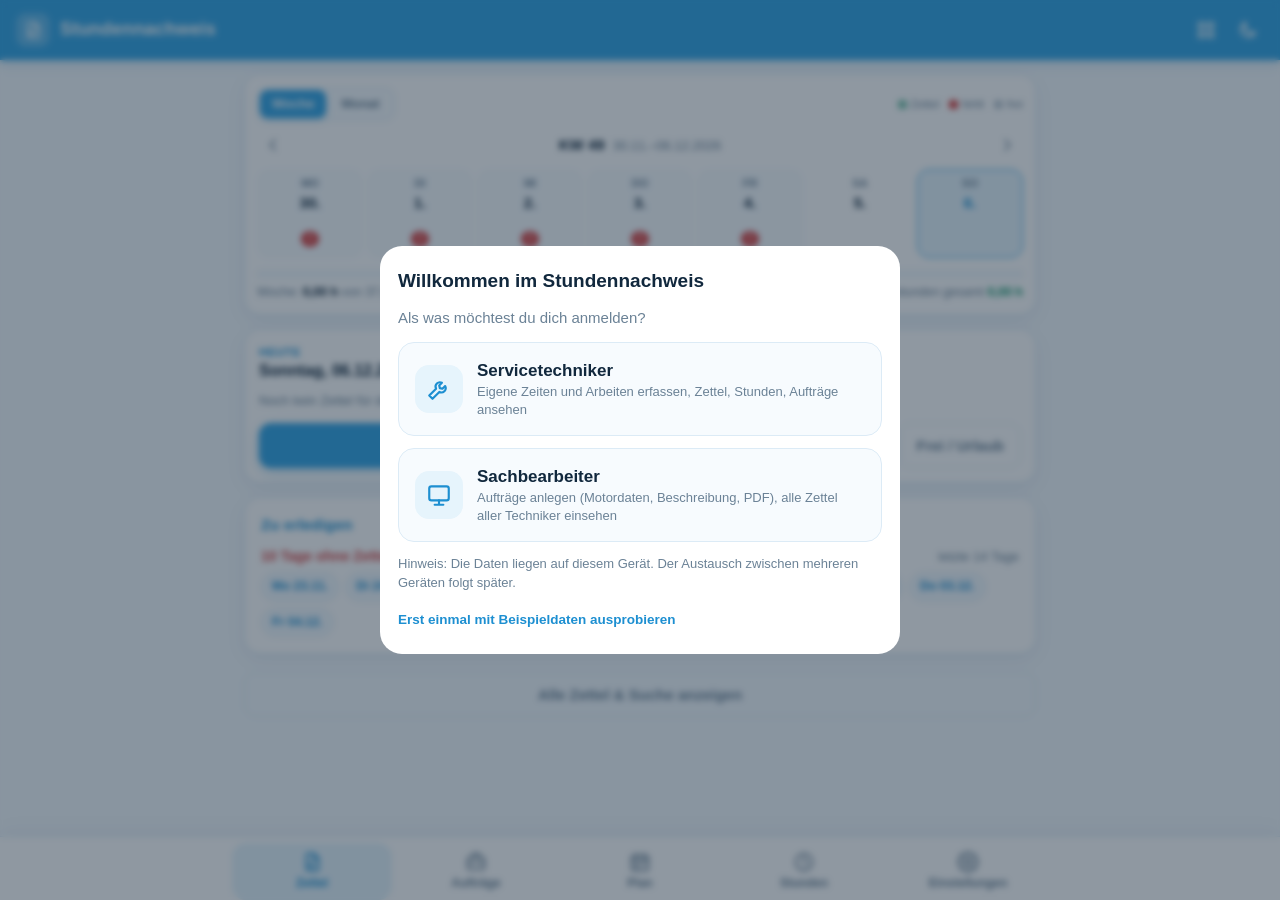
==== commit 323ddf47: "Startseite: Auswahl wer arbeitet (Monteur/Büro), Zettel-Job heißt jetzt Stundennachweis Co-Authored-" ====
--- a/zettel/index.html
+++ b/zettel/index.html
@@ -7,7 +7,7 @@
   <meta name="apple-mobile-web-app-capable" content="yes">
   <meta name="apple-mobile-web-app-status-bar-style" content="default">
   <meta name="apple-mobile-web-app-title" content="Service-App">
-  <title>Zettel-Job</title>
+  <title>Stundennachweis</title>
   <link rel="manifest" href="../manifest.json">
   <link rel="icon" href="icons/icon-192.png">
   <link rel="apple-touch-icon" href="icons/icon-192.png">
@@ -24,7 +24,7 @@
         <span class="brand-mark">
           <svg viewBox="0 0 24 24"><path d="M7 3h7l5 5v12a1 1 0 0 1-1 1H7a1 1 0 0 1-1-1V4a1 1 0 0 1 1-1z"/><path d="M14 3v5h5"/><path d="M9 13h6M9 17h4"/></svg>
         </span>
-        <span class="brand-text">Zettel-Job</span>
+        <span class="brand-text">Stundennachweis</span>
         <span class="role-badge" id="role-badge" onclick="openRoleChooser()" title="Rolle wechseln"></span>
       </div>
       <div class="topbar-actions">
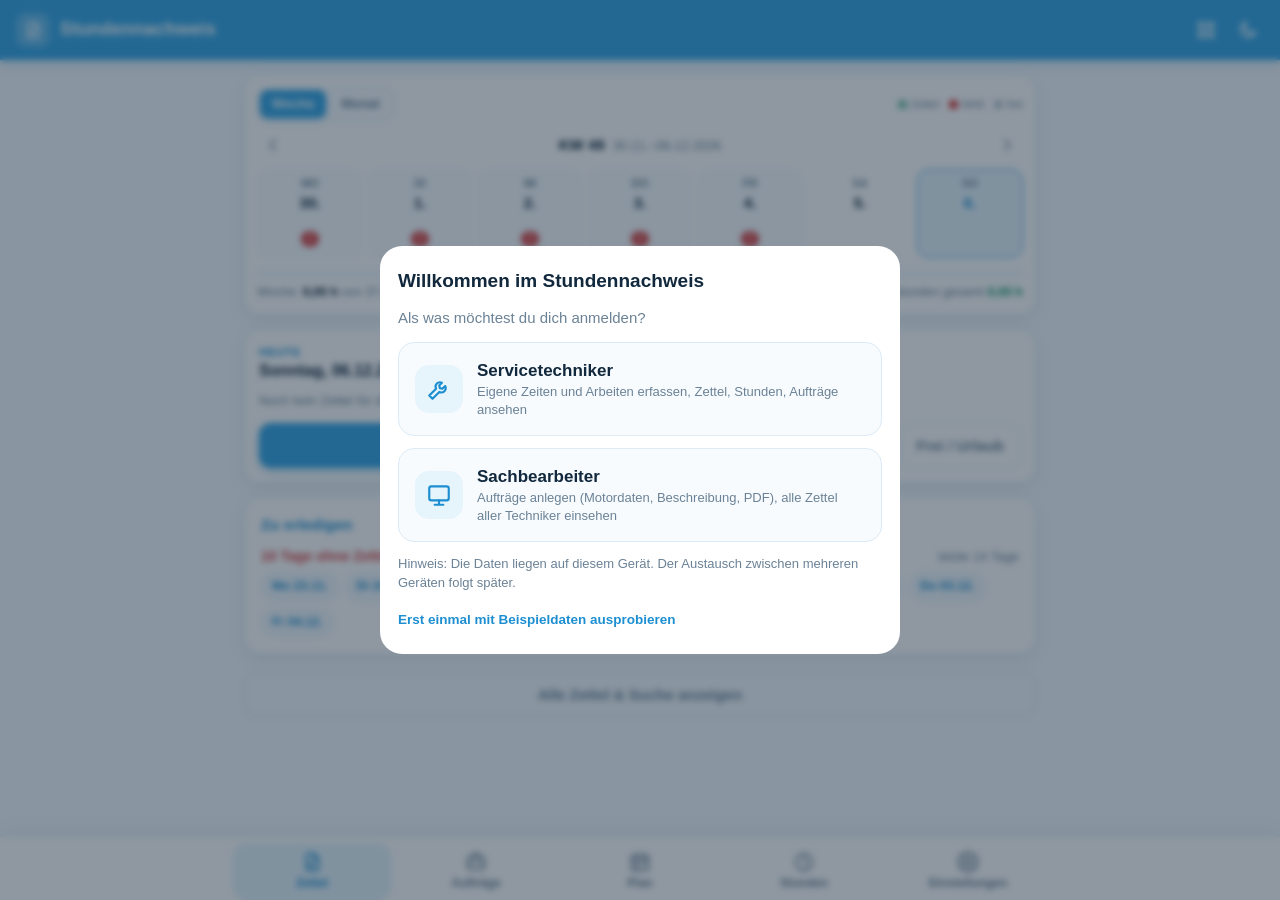
==== commit 02d4a4f7: "Urlaub: Urlaubskonto, Anträge der Monteure und Genehmigung durchs Büro - Anspruch je Monteur (Standa" ====
--- a/zettel/index.html
+++ b/zettel/index.html
@@ -141,6 +141,7 @@
       <button class="nav-item" data-view="plan" onclick="showView('plan')">
         <svg viewBox="0 0 24 24"><rect x="3" y="5" width="18" height="16" rx="2"/><path d="M3 10h18M8 3v4M16 3v4M7 14h3M7 17h3M13 14h4"/></svg>
         <span>Plan</span>
+        <span class="nav-badge" id="plan-badge" hidden></span>
       </button>
       <button class="nav-item tech-only" data-view="hours" onclick="showView('hours')">
         <svg viewBox="0 0 24 24"><circle cx="12" cy="12" r="9"/><path d="M12 7v5l3 2"/></svg>
@@ -204,5 +205,6 @@
   <script src="js/15-staff.js"></script>
   <script src="js/16-sync.js"></script>
   <script src="js/17-handover.js"></script>
+  <script src="js/18-leave.js"></script>
 </body>
 </html>
--- a/zettel/style.css
+++ b/zettel/style.css
@@ -141,6 +141,10 @@
   color: var(--muted); font-size: 12px; font-weight: 600;
 }
 .nav-item.active { color: var(--accent-strong); background: var(--accent-soft); }
+.nav-item { position: relative; }
+.nav-badge { position: absolute; top: 4px; left: calc(50% + 6px); min-width: 18px; height: 18px; padding: 0 5px; border-radius: 999px;
+  background: var(--neg); color: #fff; font-size: 11px; font-weight: 800; line-height: 18px; text-align: center; box-shadow: 0 0 0 2px var(--surface); }
+.nav-badge[hidden] { display: none; }
 
 /* ---------- Karten & Felder ---------- */
 .card {
@@ -796,6 +800,7 @@
 .plan-abs { font-size: 11px; font-weight: 700; border-radius: 6px; padding: 2px 6px; background: rgba(125, 147, 168, .2); color: var(--muted); }
 .plan-abs.off-urlaub, .plan-abs.off-abbau { background: rgba(18, 148, 107, .14); color: var(--pos); }
 .plan-abs.off-krank { background: rgba(214, 69, 69, .12); color: var(--neg); }
+.plan-abs.off-antrag, .src.off-antrag { background: transparent; color: var(--pos); border: 1.5px dashed rgba(18, 148, 107, .55); }
 .plan-worked { font-size: 10.5px; font-weight: 700; color: var(--pos); margin-top: auto; }
 .plan-warn { position: absolute; top: -6px; right: -6px; width: 18px; height: 18px; border-radius: 50%; background: var(--neg); color: #fff; font-size: 12px; font-weight: 800; display: grid; place-items: center; }
 .plan-legend { display: flex; flex-wrap: wrap; gap: 8px; align-items: center; margin-top: 10px; font-size: 12px; color: var(--muted); }
@@ -1054,3 +1059,45 @@
   .pr-foot { margin-top: 16pt; font-size: 7.5pt; text-align: right; }
   tr { page-break-inside: avoid; }
 }
+
+/* ---------- Urlaub (18-leave) ---------- */
+.badge-no { background: rgba(214, 69, 69, .1); color: var(--neg); }
+.vac-card .btn.block { margin-top: 12px; }
+.vac-head { display: flex; justify-content: space-between; align-items: flex-start; gap: 12px; margin-bottom: 12px; }
+.vac-head > div:first-child { display: flex; flex-direction: column; gap: 2px; min-width: 0; }
+.vac-label { font-weight: 750; font-size: 16px; }
+.vac-rest { text-align: right; line-height: 1; }
+.vac-rest b { font-size: 34px; font-weight: 800; color: var(--accent-strong); letter-spacing: -.5px; }
+.vac-rest.neg b { color: var(--neg); }
+.vac-rest small { display: block; font-size: 12px; color: var(--muted); font-weight: 700; margin-top: 3px; }
+.vac-bar { display: flex; height: 12px; border-radius: 999px; background: var(--accent-soft); overflow: hidden; }
+.vac-bar i { display: block; height: 100%; }
+.vac-bar i.used { background: var(--accent); }
+.vac-bar i.pend { background: repeating-linear-gradient(-45deg, var(--warn) 0 5px, rgba(201, 138, 10, .45) 5px 10px); }
+.vac-legend { display: flex; flex-wrap: wrap; gap: 4px 14px; margin-top: 8px; font-size: 12.5px; color: var(--muted); }
+.vac-legend span { display: inline-flex; align-items: center; gap: 5px; }
+.vac-legend i { width: 10px; height: 10px; border-radius: 3px; background: var(--accent-soft); border: 1px solid var(--border); }
+.vac-legend i.used { background: var(--accent); border-color: var(--accent); }
+.vac-legend i.pend { background: var(--warn); border-color: var(--warn); }
+.vac-card .grid-2 { margin-top: 14px; }
+.leave-list { margin-top: 12px; }
+.leave-row { gap: 10px; }
+.leave-row > span:first-child { min-width: 0; }
+.leave-actions { display: flex; align-items: center; gap: 10px; flex-wrap: wrap; justify-content: flex-end; }
+.leave-row.st-rejected b, .leave-row.st-cancelled b { text-decoration: line-through; opacity: .6; }
+.leave-calc { margin: 2px 0 6px; }
+.leave-sum { display: flex; align-items: baseline; gap: 10px; padding: 12px 14px; border-radius: 12px; background: var(--accent-softer); border: 1px solid var(--border); margin-bottom: 8px; }
+.leave-sum b { font-size: 22px; color: var(--accent-strong); white-space: nowrap; }
+.leave-sum span { font-size: 13px; color: var(--muted); }
+.leave-inbox { border: 1.5px solid rgba(201, 138, 10, .45); }
+.leave-inbox .card-title { display: flex; align-items: center; gap: 8px; }
+.leave-req { display: flex; align-items: center; gap: 12px; padding: 12px 0; border-top: 1px solid var(--border); flex-wrap: wrap; }
+.leave-req:first-of-type { border-top: 0; }
+.lr-main { display: flex; flex-direction: column; gap: 1px; flex: 1; min-width: 0; }
+.lr-main small { font-size: 12.5px; }
+.lr-main { flex: 1 1 200px; }
+.lr-actions { display: flex; gap: 8px; margin-left: auto; }
+@media (max-width: 600px) { .lr-actions { flex: 1 1 100%; } .lr-actions .btn { flex: 1; } }
+.leave-chip.st-approved { border-color: var(--pos); color: var(--pos); }
+.leave-chip.st-rejected, .leave-chip.st-cancelled { border-color: var(--neg); color: var(--neg); }
+.vac-card > .btn-soft { margin-top: 12px; }
